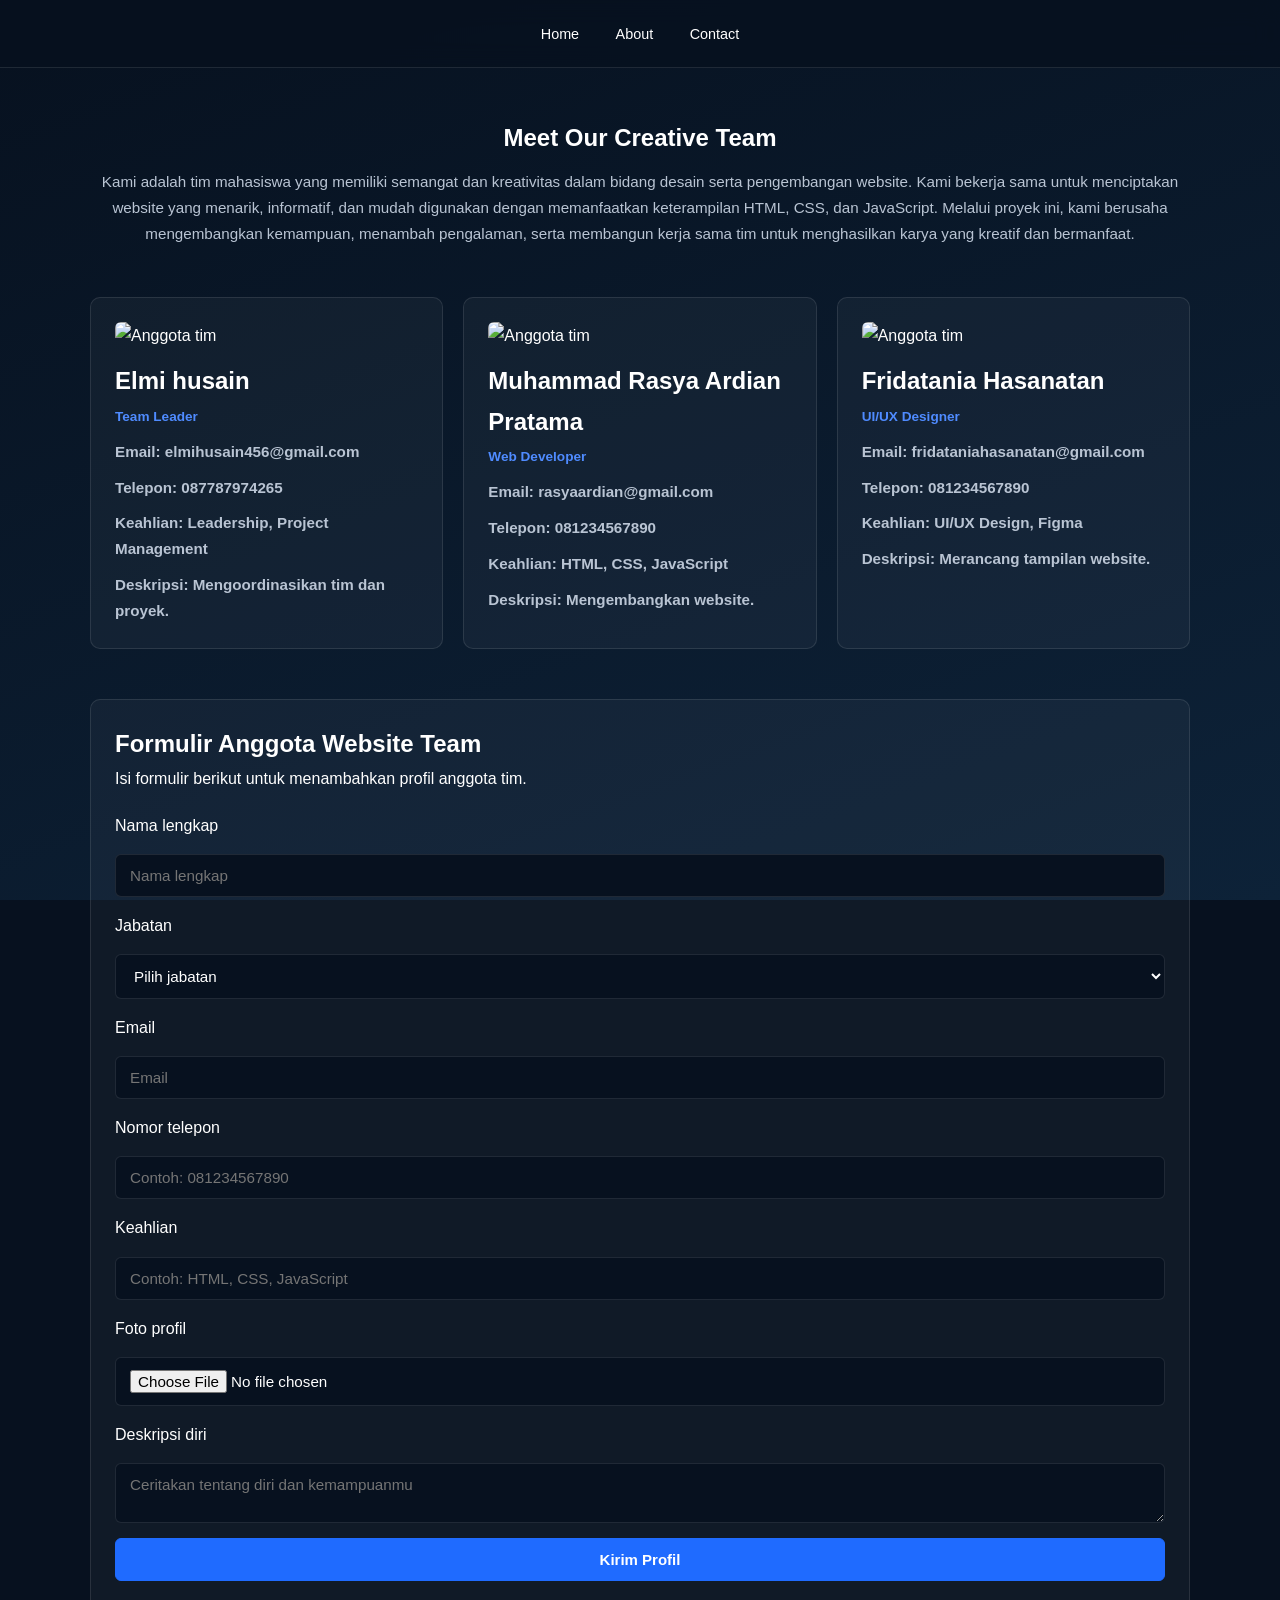
==== about.html @ a7c888bb "Add files via upload" ====
<!DOCTYPE html>
<html lang="id">
<head>
    <meta charset="UTF-8">
    <meta name="viewport" content="width=device-width, initial-scale=1.0">
    <title>About</title>
    <link rel="stylesheet" href="about.css">
    <script src="about.js" defer></script>
</head>
<body>
    <nav>
        <a href="home.html">Home</a>
        <a href="about.html">About</a>
        <a href="contact.html">Contact</a>
    </nav>

    <main class="container">
        <section class="intro" id="home">
            <h1>Meet Our Creative Team</h1>
            <p>Kami adalah tim mahasiswa yang memiliki semangat dan kreativitas dalam bidang desain serta pengembangan website. Kami bekerja sama untuk menciptakan website yang menarik, informatif, dan mudah digunakan dengan memanfaatkan keterampilan HTML, CSS, dan JavaScript. Melalui proyek ini, kami berusaha mengembangkan kemampuan, menambah pengalaman, serta membangun kerja sama tim untuk menghasilkan karya yang kreatif dan bermanfaat.</p>
        </section>

        <section class="team" id="team">
            <article class="card">
                <img src="mett.jpg" alt="Anggota tim">
                <h2>Elmi husain</h2>
                <span>Team Leader</span>
                <p><strong>Email: elmihusain456@gmail.com</strong></p>
                <p><strong>Telepon: 087787974265</strong></p>
                <p><strong>Keahlian: Leadership, Project Management</strong></p>
                <p><strong>Deskripsi: Mengoordinasikan tim dan proyek.</strong></p>
            </article>

            <article class="card">
                <img src="Rasya.jpeg" alt="Anggota tim">
                <h2>Muhammad Rasya Ardian Pratama</h2>
                <span>Web Developer</span>
                <p><strong>Email: rasyaardian@gmail.com</strong></p>
                <p><strong>Telepon: 081234567890</strong></p>
                <p><strong>Keahlian: HTML, CSS, JavaScript</strong></p>
                <p><strong>Deskripsi: Mengembangkan website.</strong></p>
            </article>

            <article class="card">
                <img src="tania.jpg" alt="Anggota tim">
                <h2>Fridatania Hasanatan</h2>
                <span>UI/UX Designer</span>
                <p><strong>Email: fridataniahasanatan@gmail.com</strong></p>
                <p><strong>Telepon: 081234567890</strong></p>
                <p><strong>Keahlian: UI/UX Design, Figma</strong></p>
                <p><strong>Deskripsi: Merancang tampilan website.</strong></p>
            </article>
        </section>

        <section class="form" id="contact">
            <h2>Formulir Anggota Website Team</h2>
            <p>Isi formulir berikut untuk menambahkan profil anggota tim.</p>

            <form id="memberForm">
                <label for="name">Nama lengkap</label>
                <input type="text" id="name" placeholder="Nama lengkap" required>

                <label for="role">Jabatan</label>
                <select id="role" required>
                    <option value="">Pilih jabatan</option>
                    <option>Team Leader</option>
                    <option>Web Developer</option>
                    <option>UI/UX Designer</option>
                </select>

                <label for="email">Email</label>
                <input type="email" id="email" placeholder="Email" required>

                <label for="phone">Nomor telepon</label>
                <input type="tel" id="phone" placeholder="Contoh: 081234567890" required>

                <label for="skill">Keahlian</label>
                <input type="text" id="skill" placeholder="Contoh: HTML, CSS, JavaScript" required>

                <label for="photo">Foto profil</label>
                <input type="file" id="photo" accept="image/*">

                <label for="bio">Deskripsi diri</label>
                <textarea id="bio" placeholder="Ceritakan tentang diri dan kemampuanmu" required></textarea>

                <button type="submit">Kirim Profil</button>
                <p id="formMessage" role="alert"></p>
            </form>
        </section>
    </main>
</body>
</html>
---- about.css ----
:root {
    --bg-deep: #07111f;
    --bg-mid: #0d2238;
    --text: #ffffff;
    --text-muted: #b9c4d3;
    --accent: #1f6bff;
    --accent-light: #4f8bff;
    --card: rgba(255, 255, 255, 0.04);
    --line: rgba(255, 255, 255, 0.1);
}

* {
    margin: 0;
    padding: 0;
    box-sizing: border-box;
}

html {
    min-height: 100%;
}

body {
    min-height: 100vh;
    font-family: "Poppins", "Segoe UI", Arial, sans-serif;
    background-color: var(--bg-deep);
    background-image: linear-gradient(160deg, var(--bg-deep) 0%, var(--bg-mid) 100%);
    background-attachment: fixed;
    color: var(--text);
    line-height: 1.7;
}

nav {
    padding: 20px 24px;
    text-align: center;
    background: rgba(7, 17, 31, 0.8);
    backdrop-filter: blur(12px);
    border-bottom: 1px solid var(--line);
}

nav a {
    color: var(--text);
    text-decoration: none;
    font-size: 0.9rem;
    font-weight: 500;
    margin: 0 16px;
    padding-bottom: 4px;
    border-bottom: 2px solid transparent;
    transition: color 0.2s, border-color 0.2s;
}

nav a:hover,
nav a.active {
    color: var(--accent-light);
    border-bottom-color: var(--accent-light);
}

.container {
    width: 90%;
    max-width: 1100px;
    margin: auto;
}

.intro {
    text-align: center;
    padding: 50px 10px;
}

.team {
    display: grid;
    grid-template-columns: repeat(3, 1fr);
    gap: 20px;
    margin-bottom: 50px;
}

.card, .form {
    background: var(--card);
    border: 1px solid var(--line);
    padding: 24px;
    border-radius: 10px;
    transition: border-color 0.2s;
}

.card:hover {
    border-color: var(--accent-light);
}

.card img {
    width: 100%;
    height: 180px;
    object-fit: cover;
    border-radius: 6px;
    margin-bottom: 12px;
}

.card span {
    color: var(--accent-light);
    font-size: 0.85rem;
    font-weight: 600;
}

.card p, .intro p {
    color: var(--text-muted);
    font-size: 0.95rem;
    margin-top: 10px;
}

form {
    display: grid;
    gap: 15px;
    margin-top: 20px;
}

input, select, textarea {
    padding: 12px 14px;
    font-family: inherit;
    font-size: 0.95rem;
    color: var(--text);
    background: var(--bg-deep);
    border: 1px solid var(--line);
    border-radius: 6px;
    transition: border-color 0.2s, box-shadow 0.2s;
}

input:hover, select:hover, textarea:hover {
    border-color: var(--accent-light);
}

input:focus, select:focus, textarea:focus {
    outline: none;
    border-color: var(--accent-light);
    box-shadow: 0 0 0 3px rgba(79, 139, 255, 0.25);
}

button {
    padding: 12px 26px;
    font-family: inherit;
    font-size: 15px;
    font-weight: 600;
    background: var(--accent);
    color: var(--text);
    border: 1px solid var(--accent);
    border-radius: 6px;
    cursor: pointer;
    transition: background 0.2s, border-color 0.2s;
}

button:hover {
    background: var(--accent-light);
    border-color: var(--accent-light);
}

.result-container {
    max-width: 800px;
}

.result-card {
    display: grid;
    grid-template-columns: 220px 1fr;
    gap: 20px;
}

.back-link {
    color: var(--accent-light);
    text-decoration: none;
    grid-column: 1 / -1;
}

.back-link:hover {
    text-decoration: underline;
}
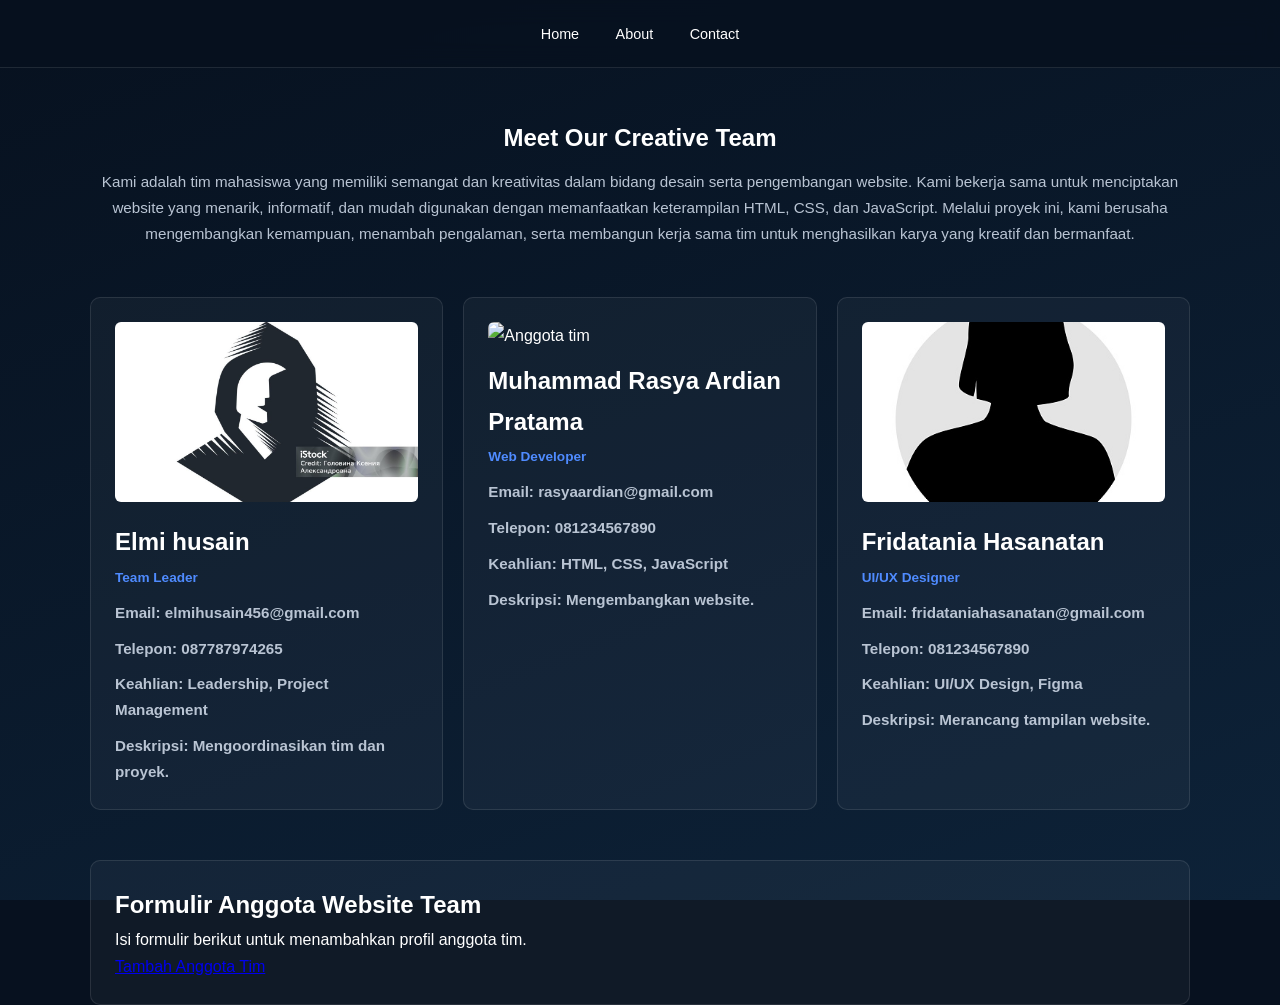
==== commit 76088a21: "Update contact section to link to add team member Removed member form and added link to add team mem" ====
--- a/about.html
+++ b/about.html
@@ -55,38 +55,8 @@
         <section class="form" id="contact">
             <h2>Formulir Anggota Website Team</h2>
             <p>Isi formulir berikut untuk menambahkan profil anggota tim.</p>
-
-            <form id="memberForm">
-                <label for="name">Nama lengkap</label>
-                <input type="text" id="name" placeholder="Nama lengkap" required>
-
-                <label for="role">Jabatan</label>
-                <select id="role" required>
-                    <option value="">Pilih jabatan</option>
-                    <option>Team Leader</option>
-                    <option>Web Developer</option>
-                    <option>UI/UX Designer</option>
-                </select>
-
-                <label for="email">Email</label>
-                <input type="email" id="email" placeholder="Email" required>
-
-                <label for="phone">Nomor telepon</label>
-                <input type="tel" id="phone" placeholder="Contoh: 081234567890" required>
-
-                <label for="skill">Keahlian</label>
-                <input type="text" id="skill" placeholder="Contoh: HTML, CSS, JavaScript" required>
-
-                <label for="photo">Foto profil</label>
-                <input type="file" id="photo" accept="image/*">
-
-                <label for="bio">Deskripsi diri</label>
-                <textarea id="bio" placeholder="Ceritakan tentang diri dan kemampuanmu" required></textarea>
-
-                <button type="submit">Kirim Profil</button>
-                <p id="formMessage" role="alert"></p>
-            </form>
+            <a href="form.html" class="button-link">Tambah Anggota Tim</a>
         </section>
     </main>
 </body>
-</html>+</html>
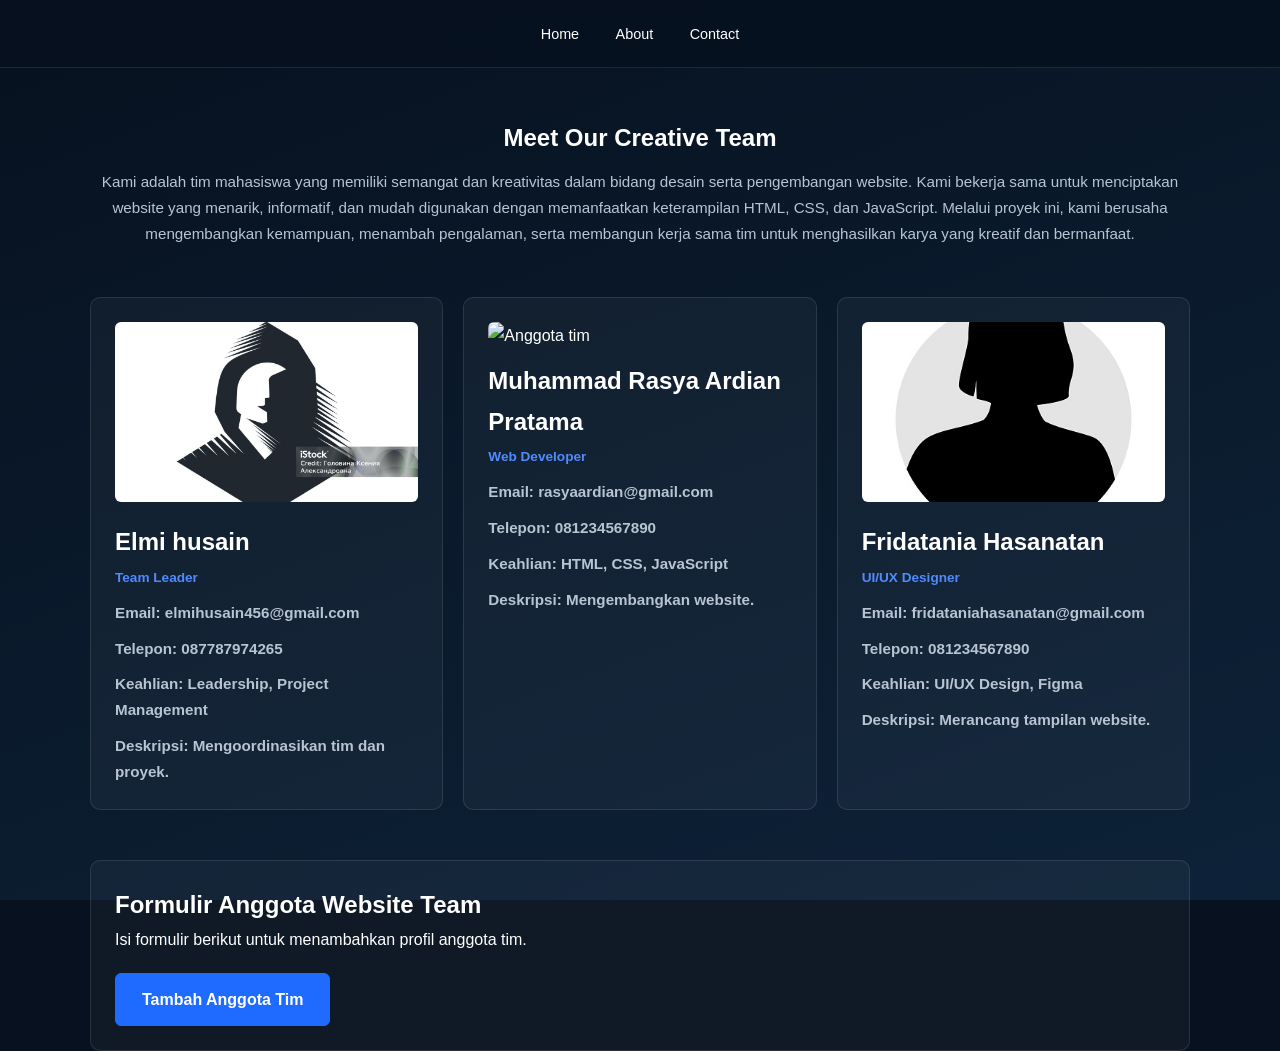
==== commit 6fd3faf3: "Update Home link to point to index.html" ====
--- a/about.html
+++ b/about.html
@@ -9,7 +9,7 @@
 </head>
 <body>
     <nav>
-        <a href="home.html">Home</a>
+        <a href="index.html">Home</a>
         <a href="about.html">About</a>
         <a href="contact.html">Contact</a>
     </nav>
--- a/about.css
+++ b/about.css
@@ -167,4 +167,22 @@
 
 .back-link:hover {
     text-decoration: underline;
-}+}
+
+.button-link {
+    display: inline-block;
+    margin-top: 20px;
+    padding: 12px 26px;
+    background: var(--accent);
+    color: var(--text);
+    text-decoration: none;
+    font-weight: 600;
+    border: 1px solid var(--accent);
+    border-radius: 6px;
+    transition: background 0.2s, border-color 0.2s;
+}
+
+.button-link:hover {
+    background: var(--accent-light);
+    border-color: var(--accent-light);
+}
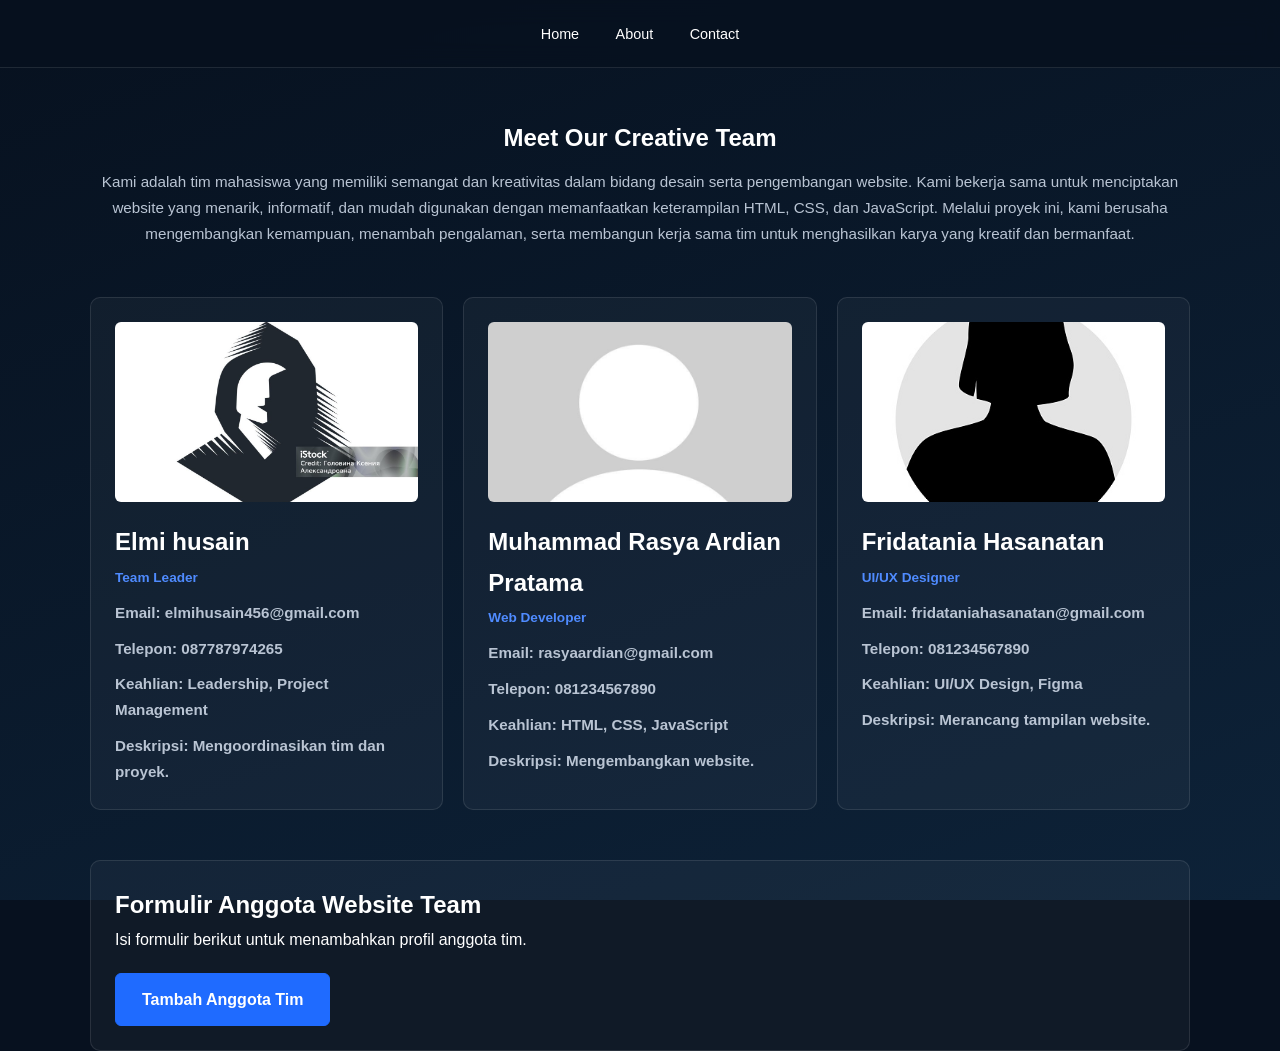
==== commit eb3687b4: "Fix image filename case in about.html" ====
--- a/about.html
+++ b/about.html
@@ -32,7 +32,7 @@
             </article>
 
             <article class="card">
-                <img src="Rasya.jpeg" alt="Anggota tim">
+                <img src="rasya.jpeg" alt="Anggota tim">
                 <h2>Muhammad Rasya Ardian Pratama</h2>
                 <span>Web Developer</span>
                 <p><strong>Email: rasyaardian@gmail.com</strong></p>
